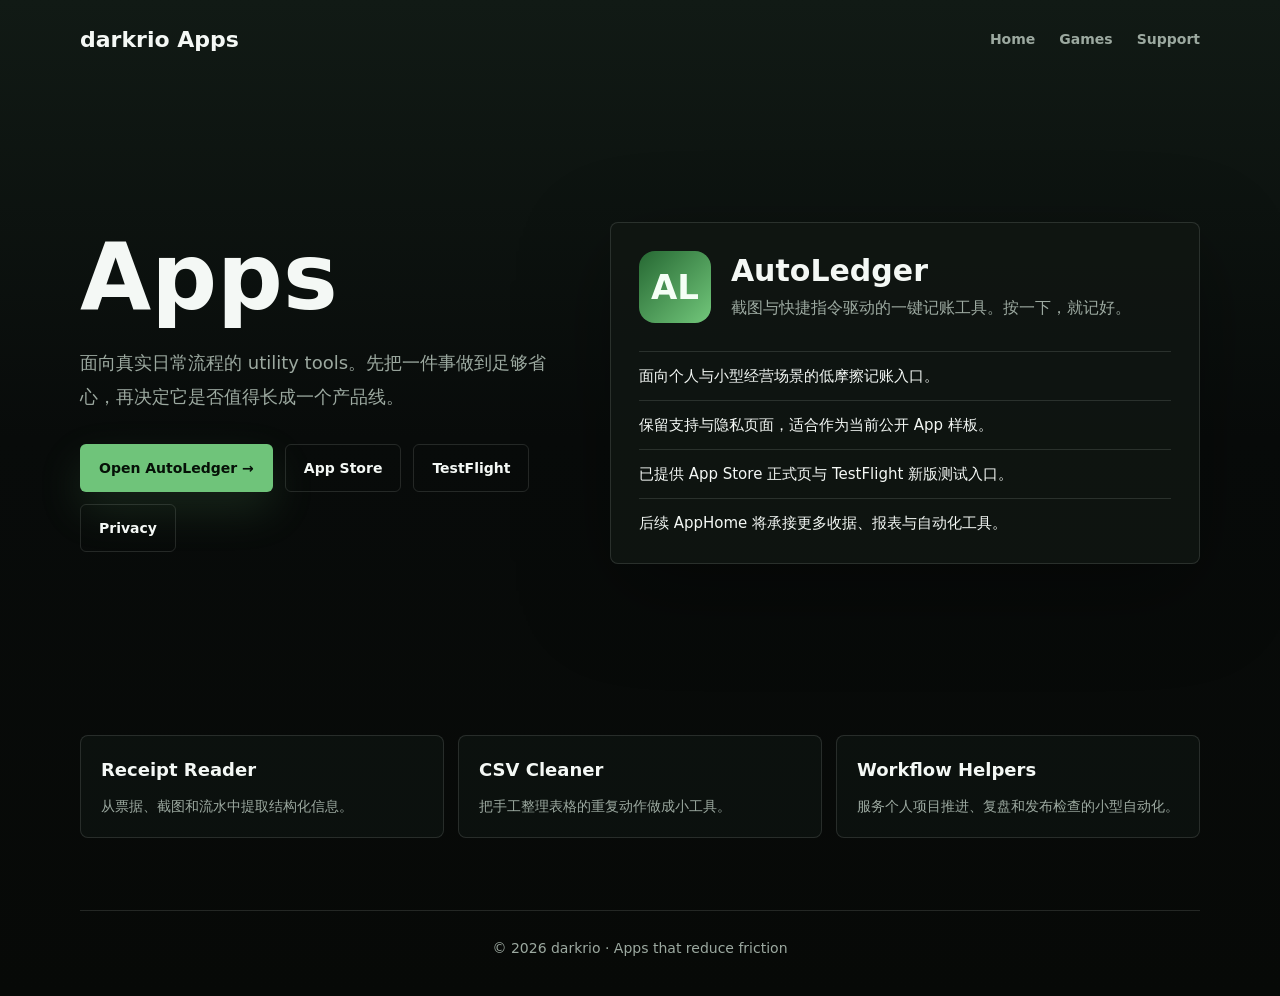
==== public/index.html @ 75eaeed6 "feat: refresh app home links" ====
<!DOCTYPE html>
<html lang="zh-CN">
<head>
  <meta charset="UTF-8" />
  <meta name="viewport" content="width=device-width, initial-scale=1.0" />
  <title>darkrio Apps · Utility tools</title>
  <meta name="description" content="darkrio 的应用产品入口：AutoLedger 与正在推进的实用工具。" />
  <meta name="theme-color" content="#080b0a" />
  <style>
    :root {
      --bg: #080b0a;
      --surface: #101713;
      --surface-2: #151f19;
      --line: rgba(240, 248, 242, 0.12);
      --text: #f4f8f5;
      --muted: #9ca9a0;
      --green: #6fc47a;
      --green-strong: #97e6a0;
      --amber: #f7b731;
      --shadow: 0 28px 90px rgba(0, 0, 0, 0.34);
    }

    * {
      box-sizing: border-box;
    }

    html {
      scroll-behavior: smooth;
    }

    body {
      margin: 0;
      min-height: 100vh;
      background: linear-gradient(180deg, #111a15 0%, var(--bg) 44%, #070907 100%);
      color: var(--text);
      font-family: Inter, ui-sans-serif, system-ui, -apple-system, BlinkMacSystemFont, "PingFang SC", "Microsoft YaHei", sans-serif;
      line-height: 1.6;
      -webkit-font-smoothing: antialiased;
    }

    a {
      color: inherit;
      text-decoration: none;
    }

    .shell {
      width: min(1120px, calc(100% - 32px));
      margin: 0 auto;
    }

    .nav {
      display: flex;
      align-items: center;
      justify-content: space-between;
      gap: 24px;
      padding: 22px 0 30px;
    }

    .brand {
      font-size: 22px;
      font-weight: 760;
    }

    .nav-links {
      display: flex;
      gap: 24px;
      color: var(--muted);
      font-size: 14px;
      font-weight: 650;
    }

    .nav-links a:hover {
      color: var(--text);
    }

    .hero {
      display: grid;
      min-height: 72vh;
      grid-template-columns: minmax(0, 0.82fr) minmax(360px, 1fr);
      align-items: center;
      gap: 46px;
      padding: 20px 0 56px;
    }

    h1 {
      margin: 0;
      font-size: clamp(48px, 8vw, 92px);
      line-height: 0.95;
      font-weight: 760;
      letter-spacing: 0;
    }

    .lead {
      max-width: 620px;
      margin: 24px 0 0;
      color: var(--muted);
      font-size: 18px;
      line-height: 1.9;
    }

    .actions {
      display: flex;
      flex-wrap: wrap;
      gap: 12px;
      margin-top: 30px;
    }

    .button {
      display: inline-flex;
      min-height: 48px;
      align-items: center;
      justify-content: center;
      border-radius: 6px;
      border: 1px solid var(--line);
      padding: 0 18px;
      color: var(--text);
      font-size: 14px;
      font-weight: 720;
    }

    .button.primary {
      border-color: transparent;
      background: var(--green);
      color: #061108;
      box-shadow: 0 18px 44px rgba(111, 196, 122, 0.15);
    }

    .panel {
      border: 1px solid var(--line);
      border-radius: 8px;
      background: rgba(16, 23, 19, 0.82);
      box-shadow: var(--shadow);
      overflow: hidden;
    }

    .app-card {
      padding: 28px;
    }

    .app-head {
      display: grid;
      grid-template-columns: 72px 1fr;
      gap: 20px;
      align-items: center;
    }

    .app-icon {
      display: grid;
      width: 72px;
      height: 72px;
      place-items: center;
      border-radius: 16px;
      background: linear-gradient(135deg, #266833, #72c77b);
      color: #f5fff6;
      font-size: 34px;
      font-weight: 820;
    }

    .app-card h2 {
      margin: 0;
      font-size: 30px;
      line-height: 1.1;
      letter-spacing: 0;
    }

    .app-card p {
      margin: 8px 0 0;
      color: var(--muted);
    }

    .feature-list {
      margin: 28px 0 0;
      padding: 0;
      list-style: none;
      display: grid;
      gap: 12px;
    }

    .feature-list li {
      border-top: 1px solid var(--line);
      padding-top: 12px;
      color: var(--text);
      font-size: 15px;
    }

    .more {
      display: grid;
      grid-template-columns: repeat(3, minmax(0, 1fr));
      gap: 14px;
      padding: 0 0 72px;
    }

    .mini {
      border: 1px solid var(--line);
      border-radius: 8px;
      background: rgba(16, 23, 19, 0.58);
      padding: 20px;
    }

    .mini h2 {
      margin: 0;
      font-size: 18px;
      letter-spacing: 0;
    }

    .mini p {
      margin: 10px 0 0;
      color: var(--muted);
      font-size: 14px;
    }

    footer {
      border-top: 1px solid var(--line);
      padding: 26px 0 36px;
      color: var(--muted);
      font-size: 14px;
      text-align: center;
    }

    @media (max-width: 860px) {
      .nav {
        align-items: flex-start;
        flex-direction: column;
      }

      .hero {
        min-height: auto;
        grid-template-columns: 1fr;
        padding-top: 12px;
      }

      .more {
        grid-template-columns: 1fr;
      }
    }
  </style>
</head>
<body>
  <nav class="shell nav" aria-label="Primary navigation">
    <a class="brand" href="/">darkrio Apps</a>
    <div class="nav-links">
      <a href="https://www.darkrio326.top">Home</a>
      <a href="https://game.darkrio326.top">Games</a>
      <a href="/autoledger/support.html">Support</a>
    </div>
  </nav>

  <main class="shell">
    <section class="hero">
      <div>
        <h1>Apps</h1>
        <p class="lead">
          面向真实日常流程的 utility tools。先把一件事做到足够省心，再决定它是否值得长成一个产品线。
        </p>
        <div class="actions">
          <a class="button primary" href="/autoledger/">Open AutoLedger →</a>
          <a class="button" href="https://apps.apple.com/us/app/autoledger-%E4%B8%80%E9%94%AE%E8%AE%B0%E8%B4%A6/id6761892533?l=zh-Hans-CN" target="_blank" rel="noopener noreferrer">App Store</a>
          <a class="button" href="https://testflight.apple.com/join/T3Wu6ngk" target="_blank" rel="noopener noreferrer">TestFlight</a>
          <a class="button" href="/autoledger/privacy/">Privacy</a>
        </div>
      </div>

      <article class="panel app-card">
        <div class="app-head">
          <div class="app-icon" aria-hidden="true">AL</div>
          <div>
            <h2>AutoLedger</h2>
            <p>截图与快捷指令驱动的一键记账工具。按一下，就记好。</p>
          </div>
        </div>
        <ul class="feature-list">
          <li>面向个人与小型经营场景的低摩擦记账入口。</li>
          <li>保留支持与隐私页面，适合作为当前公开 App 样板。</li>
          <li>已提供 App Store 正式页与 TestFlight 新版测试入口。</li>
          <li>后续 AppHome 将承接更多收据、报表与自动化工具。</li>
        </ul>
      </article>
    </section>

    <section class="more" aria-label="More app directions">
      <article class="mini">
        <h2>Receipt Reader</h2>
        <p>从票据、截图和流水中提取结构化信息。</p>
      </article>
      <article class="mini">
        <h2>CSV Cleaner</h2>
        <p>把手工整理表格的重复动作做成小工具。</p>
      </article>
      <article class="mini">
        <h2>Workflow Helpers</h2>
        <p>服务个人项目推进、复盘和发布检查的小型自动化。</p>
      </article>
    </section>
  </main>

  <footer class="shell">© 2026 darkrio · Apps that reduce friction</footer>
</body>
</html>
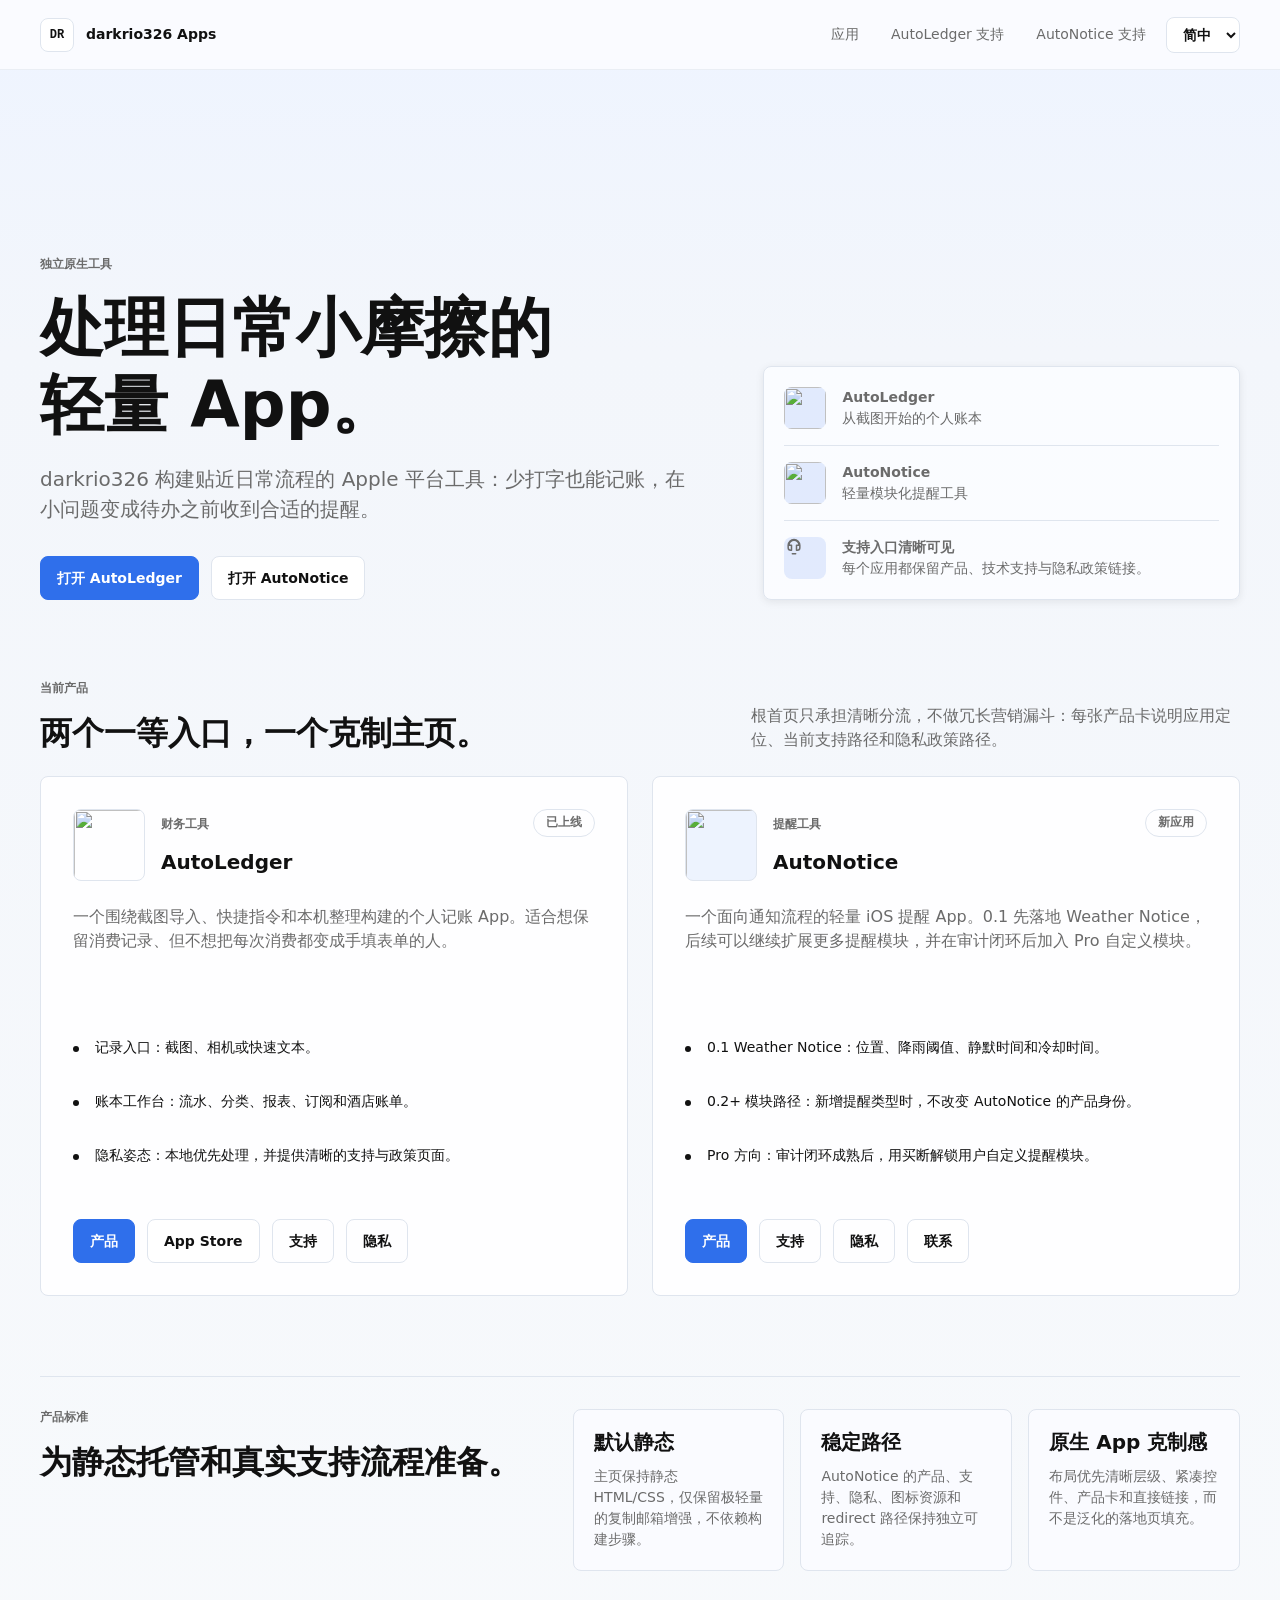
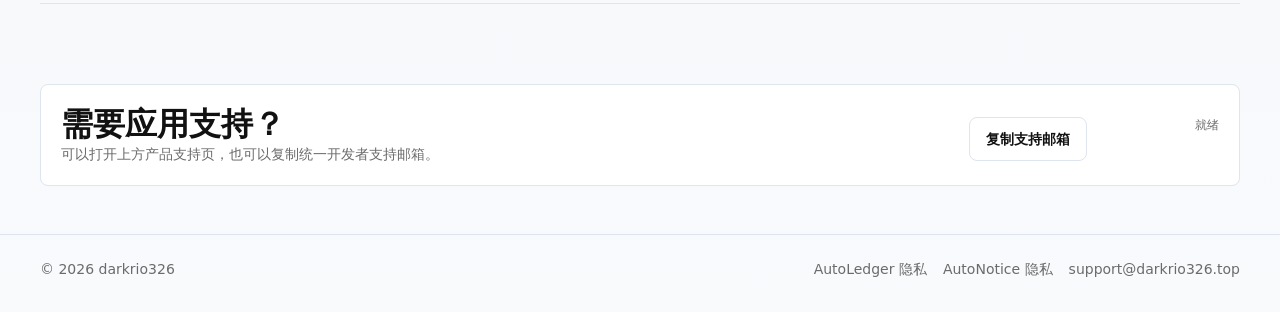
==== commit 1b94ba83: "Add AutoNotice site and app hub" ====
--- a/public/index.html
+++ b/public/index.html
@@ -1,23 +1,72 @@
 <!DOCTYPE html>
-<html lang="zh-CN">
+<html lang="zh-Hans">
 <head>
   <meta charset="UTF-8" />
   <meta name="viewport" content="width=device-width, initial-scale=1.0" />
-  <title>darkrio Apps · Utility tools</title>
-  <meta name="description" content="darkrio 的应用产品入口：AutoLedger 与正在推进的实用工具。" />
-  <meta name="theme-color" content="#080b0a" />
+  <title>darkrio326 Apps · AutoLedger 与 AutoNotice</title>
+  <meta name="description" content="darkrio326 Apps 的轻量产品入口，包含 AutoLedger 与 AutoNotice 的产品、技术支持和隐私政策链接。" />
+  <meta name="theme-color" content="#fafafa" />
   <style>
     :root {
-      --bg: #080b0a;
-      --surface: #101713;
-      --surface-2: #151f19;
-      --line: rgba(240, 248, 242, 0.12);
-      --text: #f4f8f5;
-      --muted: #9ca9a0;
-      --green: #6fc47a;
-      --green-strong: #97e6a0;
-      --amber: #f7b731;
-      --shadow: 0 28px 90px rgba(0, 0, 0, 0.34);
+      --bg: #f3f6fb;
+      --surface: #ffffff;
+      --surface-warm: #fbfcff;
+      --fg: #111111;
+      --fg-2: var(--fg);
+      --muted: #6b6b6b;
+      --meta: var(--muted);
+      --border: #dfe5ee;
+      --border-soft: var(--border);
+      --accent: #2f6feb;
+      --notice-soft: #eaf2ff;
+      --ledger-soft: #edf8ef;
+      --accent-on: #ffffff;
+      --accent-hover: color-mix(in oklab, var(--accent), black 8%);
+      --accent-active: color-mix(in oklab, var(--accent), black 14%);
+      --success: #17a34a;
+      --warn: #eab308;
+      --danger: #dc2626;
+      --font-display: "Inter", -apple-system, system-ui, sans-serif;
+      --font-body: "Inter", -apple-system, system-ui, sans-serif;
+      --font-mono: ui-monospace, "JetBrains Mono", monospace;
+      --text-xs: 12px;
+      --text-sm: 14px;
+      --text-base: 16px;
+      --text-lg: 20px;
+      --text-xl: 24px;
+      --text-2xl: 32px;
+      --text-3xl: 48px;
+      --text-4xl: 64px;
+      --leading-body: 1.5;
+      --leading-tight: 1.2;
+      --tracking-display: 0;
+      --space-1: 4px;
+      --space-2: 8px;
+      --space-3: 12px;
+      --space-4: 16px;
+      --space-5: 20px;
+      --space-6: 24px;
+      --space-8: 32px;
+      --space-12: 48px;
+      --space-20: 80px;
+      --section-y-desktop: 80px;
+      --section-y-tablet: 48px;
+      --section-y-phone: 32px;
+      --radius-sm: 8px;
+      --radius-md: 8px;
+      --radius-lg: 8px;
+      --radius-pill: 9999px;
+      --elev-flat: none;
+      --elev-ring: 0 0 0 1px var(--border);
+      --elev-raised: 0 2px 8px color-mix(in oklab, var(--fg), transparent 92%);
+      --focus-ring: 0 0 0 3px color-mix(in oklab, var(--accent), transparent 70%);
+      --motion-fast: 150ms;
+      --motion-base: 200ms;
+      --ease-standard: cubic-bezier(0.2, 0, 0, 1);
+      --container-max: 1200px;
+      --container-gutter-desktop: 24px;
+      --container-gutter-tablet: 16px;
+      --container-gutter-phone: 12px;
     }
 
     * {
@@ -25,16 +74,19 @@
     }
 
     html {
-      scroll-behavior: smooth;
+      background: var(--bg);
+      color: var(--fg);
+      font-family: var(--font-body);
+      line-height: var(--leading-body);
+      text-size-adjust: 100%;
     }
 
     body {
       margin: 0;
       min-height: 100vh;
-      background: linear-gradient(180deg, #111a15 0%, var(--bg) 44%, #070907 100%);
-      color: var(--text);
-      font-family: Inter, ui-sans-serif, system-ui, -apple-system, BlinkMacSystemFont, "PingFang SC", "Microsoft YaHei", sans-serif;
-      line-height: 1.6;
+      background:
+        linear-gradient(180deg, #eef4ff 0%, var(--bg) 22rem, #f8fafc 100%);
+      color: var(--fg);
       -webkit-font-smoothing: antialiased;
     }
 
@@ -43,256 +95,833 @@
       text-decoration: none;
     }
 
-    .shell {
-      width: min(1120px, calc(100% - 32px));
+    a:focus-visible,
+    button:focus-visible {
+      box-shadow: var(--focus-ring);
+      outline: none;
+    }
+
+    button {
+      font: inherit;
+    }
+
+    img {
+      display: block;
+      max-width: 100%;
+    }
+
+    .container {
+      width: min(var(--container-max), calc(100% - (var(--container-gutter-desktop) * 2)));
       margin: 0 auto;
+    }
+
+    .site-header {
+      position: sticky;
+      top: 0;
+      z-index: 10;
+      border-bottom: 1px solid color-mix(in oklab, var(--border), transparent 38%);
+      background: color-mix(in oklab, var(--surface-warm), transparent 10%);
+      backdrop-filter: blur(18px);
     }
 
     .nav {
       display: flex;
       align-items: center;
       justify-content: space-between;
-      gap: 24px;
-      padding: 22px 0 30px;
+      gap: var(--space-5);
+      padding: var(--space-4) 0;
     }
 
     .brand {
-      font-size: 22px;
-      font-weight: 760;
+      display: inline-flex;
+      align-items: center;
+      gap: var(--space-3);
+      font-size: var(--text-sm);
+      font-weight: 600;
+      letter-spacing: 0;
+    }
+
+    .brand-mark {
+      display: grid;
+      width: 34px;
+      height: 34px;
+      place-items: center;
+      border: 1px solid var(--border);
+      border-radius: var(--radius-sm);
+      background: var(--surface);
+      color: var(--fg);
+      font-family: var(--font-mono);
+      font-size: var(--text-xs);
+      font-weight: 700;
+      letter-spacing: 0;
     }
 
     .nav-links {
       display: flex;
-      gap: 24px;
-      color: var(--muted);
-      font-size: 14px;
-      font-weight: 650;
-    }
-
-    .nav-links a:hover {
-      color: var(--text);
+      align-items: center;
+      gap: var(--space-2);
+      color: var(--muted);
+      font-size: var(--text-sm);
+      font-weight: 500;
+    }
+
+    .locale-switch {
+      border: 1px solid var(--border);
+      border-radius: var(--radius-sm);
+      background: var(--surface);
+      color: var(--fg);
+      padding: var(--space-2) var(--space-3);
+      font: inherit;
+      font-size: var(--text-sm);
+      font-weight: 600;
+    }
+
+    .nav-link {
+      border-radius: var(--radius-sm);
+      padding: var(--space-2) var(--space-3);
+      transition:
+        background var(--motion-fast) var(--ease-standard),
+        color var(--motion-fast) var(--ease-standard);
+    }
+
+    .nav-link:hover {
+      background: color-mix(in oklab, var(--surface), transparent 24%);
+      color: var(--fg);
+    }
+
+    main {
+      display: grid;
+      gap: var(--space-20);
+      padding: var(--section-y-desktop) 0 var(--space-12);
     }
 
     .hero {
-      display: grid;
-      min-height: 72vh;
-      grid-template-columns: minmax(0, 0.82fr) minmax(360px, 1fr);
-      align-items: center;
-      gap: 46px;
-      padding: 20px 0 56px;
+      position: relative;
+      display: grid;
+      grid-template-columns: minmax(0, 0.95fr) minmax(360px, 0.7fr);
+      align-items: end;
+      gap: clamp(var(--space-8), 6vw, var(--space-20));
+      min-height: 50vh;
+    }
+
+    .hero::before {
+      position: absolute;
+      inset: -32px -24px;
+      z-index: -1;
+      border: 1px solid color-mix(in oklab, var(--border), transparent 48%);
+      border-radius: var(--radius-lg);
+      background:
+        linear-gradient(135deg, color-mix(in oklab, var(--notice-soft), white 22%), transparent 64%),
+        var(--surface-warm);
+      content: "";
+    }
+
+    .eyebrow {
+      margin: 0 0 var(--space-4);
+      color: var(--muted);
+      font-family: var(--font-mono);
+      font-size: var(--text-xs);
+      font-weight: 700;
+      letter-spacing: 0;
+      text-transform: uppercase;
+    }
+
+    h1,
+    h2,
+    h3 {
+      margin: 0;
+      font-family: var(--font-display);
+      font-weight: 600;
+      letter-spacing: var(--tracking-display);
+      line-height: var(--leading-tight);
     }
 
     h1 {
+      max-width: 12ch;
+      font-size: var(--text-4xl);
+    }
+
+    h2 {
+      font-size: var(--text-2xl);
+    }
+
+    h3 {
+      font-size: var(--text-lg);
+    }
+
+    p {
       margin: 0;
-      font-size: clamp(48px, 8vw, 92px);
-      line-height: 0.95;
-      font-weight: 760;
-      letter-spacing: 0;
     }
 
     .lead {
-      max-width: 620px;
-      margin: 24px 0 0;
-      color: var(--muted);
-      font-size: 18px;
-      line-height: 1.9;
-    }
-
-    .actions {
+      max-width: 62ch;
+      margin-top: var(--space-5);
+      color: var(--muted);
+      font-size: var(--text-lg);
+    }
+
+    .hero-actions {
       display: flex;
       flex-wrap: wrap;
-      gap: 12px;
-      margin-top: 30px;
+      gap: var(--space-3);
+      margin-top: var(--space-8);
     }
 
     .button {
       display: inline-flex;
-      min-height: 48px;
+      min-height: 44px;
       align-items: center;
       justify-content: center;
-      border-radius: 6px;
-      border: 1px solid var(--line);
-      padding: 0 18px;
-      color: var(--text);
-      font-size: 14px;
-      font-weight: 720;
-    }
-
-    .button.primary {
-      border-color: transparent;
-      background: var(--green);
-      color: #061108;
-      box-shadow: 0 18px 44px rgba(111, 196, 122, 0.15);
-    }
-
-    .panel {
-      border: 1px solid var(--line);
-      border-radius: 8px;
-      background: rgba(16, 23, 19, 0.82);
-      box-shadow: var(--shadow);
-      overflow: hidden;
+      gap: var(--space-2);
+      border: 1px solid var(--border);
+      border-radius: var(--radius-sm);
+      background: var(--surface);
+      color: var(--fg);
+      cursor: pointer;
+      font-size: var(--text-sm);
+      font-weight: 600;
+      letter-spacing: 0;
+      padding: var(--space-2) var(--space-4);
+      transition:
+        background var(--motion-fast) var(--ease-standard),
+        border-color var(--motion-fast) var(--ease-standard),
+        color var(--motion-fast) var(--ease-standard),
+        transform var(--motion-fast) var(--ease-standard);
+      white-space: nowrap;
+    }
+
+    .button:hover {
+      border-color: color-mix(in oklab, var(--fg), var(--border) 78%);
+      transform: translateY(-1px);
+    }
+
+    .button:active {
+      transform: translateY(0);
+    }
+
+    .button-primary {
+      border-color: var(--accent);
+      background: var(--accent);
+      color: var(--accent-on);
+    }
+
+    .button-primary:hover {
+      border-color: var(--accent-hover);
+      background: var(--accent-hover);
+    }
+
+    .button-quiet {
+      background: transparent;
+    }
+
+    .hub-panel {
+      display: grid;
+      gap: var(--space-4);
+      border: 1px solid var(--border);
+      border-radius: var(--radius-md);
+      background: color-mix(in oklab, var(--surface-warm), transparent 4%);
+      box-shadow: var(--elev-raised);
+      padding: var(--space-5);
+    }
+
+    .hub-panel-row {
+      display: grid;
+      grid-template-columns: 42px minmax(0, 1fr);
+      gap: var(--space-4);
+      align-items: center;
+      border-bottom: 1px solid var(--border-soft);
+      padding-bottom: var(--space-4);
+    }
+
+    .hub-panel-row:last-child {
+      border-bottom: 0;
+      padding-bottom: 0;
+    }
+
+    .mini-icon {
+      display: grid;
+      width: 42px;
+      height: 42px;
+      place-items: center;
+      border-radius: var(--radius-sm);
+      background: color-mix(in oklab, var(--accent), transparent 88%);
+      color: var(--accent);
+    }
+
+    .mini-icon img {
+      width: 100%;
+      height: 100%;
+      border-radius: var(--radius-sm);
+    }
+
+    .hub-panel strong {
+      display: block;
+      font-size: var(--text-sm);
+      font-weight: 600;
+    }
+
+    .hub-panel span {
+      display: block;
+      color: var(--muted);
+      font-size: var(--text-sm);
+    }
+
+    .section-heading {
+      display: flex;
+      align-items: end;
+      justify-content: space-between;
+      gap: var(--space-6);
+      margin-bottom: var(--space-6);
+    }
+
+    .section-heading p {
+      max-width: 48ch;
+      color: var(--muted);
+    }
+
+    .app-grid {
+      display: grid;
+      grid-template-columns: repeat(2, minmax(0, 1fr));
+      gap: var(--space-6);
     }
 
     .app-card {
-      padding: 28px;
-    }
-
-    .app-head {
-      display: grid;
-      grid-template-columns: 72px 1fr;
-      gap: 20px;
+      display: grid;
+      grid-template-rows: auto 1fr auto;
+      gap: var(--space-6);
+      min-height: 520px;
+      border: 1px solid var(--border);
+      border-radius: var(--radius-md);
+      background: color-mix(in oklab, var(--surface), var(--surface-warm) 28%);
+      padding: clamp(var(--space-5), 4vw, var(--space-8));
+    }
+
+    .app-card-header {
+      display: flex;
+      align-items: flex-start;
+      justify-content: space-between;
+      gap: var(--space-4);
+    }
+
+    .app-title {
+      display: flex;
       align-items: center;
+      gap: var(--space-4);
     }
 
     .app-icon {
-      display: grid;
+      position: relative;
+      display: grid;
+      flex: 0 0 auto;
       width: 72px;
       height: 72px;
       place-items: center;
-      border-radius: 16px;
-      background: linear-gradient(135deg, #266833, #72c77b);
-      color: #f5fff6;
-      font-size: 34px;
-      font-weight: 820;
-    }
-
-    .app-card h2 {
+      border: 1px solid var(--border);
+      border-radius: var(--radius-lg);
+      background: color-mix(in oklab, var(--success), transparent 88%);
+      color: var(--success);
+      overflow: hidden;
+    }
+
+    .app-icon-ledger {
+      background: transparent;
+      color: var(--success);
+    }
+
+    .app-icon-notice {
+      background: color-mix(in oklab, var(--accent), transparent 92%);
+      color: var(--accent);
+    }
+
+    .app-icon img {
+      width: 72px;
+      height: 72px;
+      object-fit: cover;
+    }
+
+    .app-icon-notice img {
+      width: 72px;
+      height: 72px;
+      object-fit: cover;
+    }
+
+    .tag {
+      display: inline-flex;
+      align-items: center;
+      justify-content: center;
+      border: 1px solid var(--border);
+      border-radius: var(--radius-pill);
+      color: var(--muted);
+      font-family: var(--font-mono);
+      font-size: var(--text-xs);
+      font-weight: 700;
+      letter-spacing: 0;
+      padding: var(--space-1) var(--space-3);
+      text-transform: uppercase;
+      white-space: nowrap;
+    }
+
+    .app-copy {
+      display: grid;
+      gap: var(--space-5);
+    }
+
+    .app-copy p {
+      color: var(--muted);
+      font-size: var(--text-base);
+    }
+
+    .module-list {
+      display: grid;
+      gap: var(--space-3);
       margin: 0;
-      font-size: 30px;
-      line-height: 1.1;
-      letter-spacing: 0;
-    }
-
-    .app-card p {
-      margin: 8px 0 0;
-      color: var(--muted);
-    }
-
-    .feature-list {
-      margin: 28px 0 0;
       padding: 0;
       list-style: none;
-      display: grid;
-      gap: 12px;
-    }
-
-    .feature-list li {
-      border-top: 1px solid var(--line);
-      padding-top: 12px;
-      color: var(--text);
-      font-size: 15px;
-    }
-
-    .more {
+    }
+
+    .module-list li {
+      display: grid;
+      grid-template-columns: 10px minmax(0, 1fr);
+      gap: var(--space-3);
+      align-items: baseline;
+      color: var(--fg);
+      font-size: var(--text-sm);
+    }
+
+    .module-list li::before {
+      width: 6px;
+      height: 6px;
+      border-radius: var(--radius-pill);
+      background: var(--fg);
+      content: "";
+    }
+
+    .app-actions {
+      display: flex;
+      flex-wrap: wrap;
+      gap: var(--space-3);
+      padding-top: var(--space-2);
+    }
+
+    .standards {
+      display: grid;
+      grid-template-columns: 0.75fr 1fr;
+      gap: var(--space-8);
+      align-items: start;
+      border-top: 1px solid var(--border);
+      border-bottom: 1px solid var(--border);
+      padding: var(--space-8) 0;
+    }
+
+    .standards-grid {
       display: grid;
       grid-template-columns: repeat(3, minmax(0, 1fr));
-      gap: 14px;
-      padding: 0 0 72px;
-    }
-
-    .mini {
-      border: 1px solid var(--line);
-      border-radius: 8px;
-      background: rgba(16, 23, 19, 0.58);
-      padding: 20px;
-    }
-
-    .mini h2 {
-      margin: 0;
-      font-size: 18px;
-      letter-spacing: 0;
-    }
-
-    .mini p {
-      margin: 10px 0 0;
-      color: var(--muted);
-      font-size: 14px;
-    }
-
-    footer {
-      border-top: 1px solid var(--line);
-      padding: 26px 0 36px;
-      color: var(--muted);
-      font-size: 14px;
-      text-align: center;
-    }
-
-    @media (max-width: 860px) {
-      .nav {
+      gap: var(--space-4);
+    }
+
+    .standard-card {
+      border: 1px solid var(--border);
+      border-radius: var(--radius-md);
+      background: color-mix(in oklab, var(--surface-warm), transparent 10%);
+      padding: var(--space-5);
+    }
+
+    .standard-card h3 {
+      margin-bottom: var(--space-3);
+    }
+
+    .standard-card p {
+      color: var(--muted);
+      font-size: var(--text-sm);
+    }
+
+    .support-strip {
+      display: flex;
+      align-items: center;
+      justify-content: space-between;
+      gap: var(--space-5);
+      border: 1px solid var(--border);
+      border-radius: var(--radius-md);
+      background: var(--surface);
+      padding: var(--space-5);
+    }
+
+    .support-strip p {
+      color: var(--muted);
+      font-size: var(--text-sm);
+    }
+
+    .copy-status {
+      min-width: 7.5rem;
+      color: var(--muted);
+      font-family: var(--font-mono);
+      font-size: var(--text-xs);
+      text-align: right;
+    }
+
+    .site-footer {
+      border-top: 1px solid var(--border);
+      color: var(--muted);
+      font-size: var(--text-sm);
+      padding: var(--space-6) 0 var(--space-8);
+    }
+
+    .footer-row {
+      display: flex;
+      align-items: center;
+      justify-content: space-between;
+      gap: var(--space-4);
+    }
+
+    .footer-links {
+      display: flex;
+      flex-wrap: wrap;
+      gap: var(--space-4);
+    }
+
+    .footer-links a:hover {
+      color: var(--fg);
+    }
+
+    @media (max-width: 1023px) {
+      .container {
+        width: min(var(--container-max), calc(100% - (var(--container-gutter-tablet) * 2)));
+      }
+
+      main {
+        gap: var(--section-y-tablet);
+        padding: var(--section-y-tablet) 0 var(--space-12);
+      }
+
+      .hero,
+      .standards {
+        grid-template-columns: 1fr;
+      }
+
+      .hero {
+        min-height: auto;
+      }
+
+      .app-grid {
+        grid-template-columns: 1fr;
+      }
+
+      .app-card {
+        min-height: auto;
+      }
+    }
+
+    @media (max-width: 639px) {
+      .container {
+        width: min(var(--container-max), calc(100% - (var(--container-gutter-phone) * 2)));
+      }
+
+      .site-header {
+        position: static;
+      }
+
+      .nav,
+      .section-heading,
+      .support-strip,
+      .footer-row {
         align-items: flex-start;
         flex-direction: column;
       }
 
-      .hero {
-        min-height: auto;
+      .nav-links {
+        width: 100%;
+        flex-wrap: wrap;
+      }
+
+      main {
+        gap: var(--section-y-phone);
+        padding: var(--section-y-phone) 0 var(--space-8);
+      }
+
+      h1 {
+        max-width: none;
+        font-size: var(--text-3xl);
+      }
+
+      h2 {
+        font-size: var(--text-xl);
+      }
+
+      .lead {
+        font-size: var(--text-base);
+      }
+
+      .hero-actions,
+      .app-actions {
+        width: 100%;
+      }
+
+      .button {
+        width: 100%;
+      }
+
+      .hub-panel,
+      .app-card,
+      .support-strip {
+        padding: var(--space-4);
+      }
+
+      .app-card-header,
+      .app-title {
+        align-items: flex-start;
+        flex-direction: column;
+      }
+
+      .tag {
+        white-space: normal;
+      }
+
+      .standards-grid {
         grid-template-columns: 1fr;
-        padding-top: 12px;
-      }
-
-      .more {
-        grid-template-columns: 1fr;
+      }
+
+      .copy-status {
+        min-width: 0;
+        text-align: left;
+      }
+    }
+
+    @media (prefers-reduced-motion: reduce) {
+      *,
+      *::before,
+      *::after {
+        scroll-behavior: auto !important;
+        transition-duration: 0.01ms !important;
       }
     }
   </style>
 </head>
 <body>
-  <nav class="shell nav" aria-label="Primary navigation">
-    <a class="brand" href="/">darkrio Apps</a>
-    <div class="nav-links">
-      <a href="https://www.darkrio326.top">Home</a>
-      <a href="https://game.darkrio326.top">Games</a>
-      <a href="/autoledger/support.html">Support</a>
-    </div>
-  </nav>
-
-  <main class="shell">
-    <section class="hero">
-      <div>
-        <h1>Apps</h1>
-        <p class="lead">
-          面向真实日常流程的 utility tools。先把一件事做到足够省心，再决定它是否值得长成一个产品线。
+  <header class="site-header" data-od-id="site-header">
+    <nav class="container nav" aria-label="Primary navigation" data-od-id="primary-navigation">
+      <a class="brand" href="/" data-od-id="brand-home-link">
+        <span class="brand-mark" aria-hidden="true">DR</span>
+        <span>darkrio326 Apps</span>
+      </a>
+      <div class="nav-links" data-od-id="header-links">
+        <a class="nav-link" href="#apps" data-i18n="nav.apps" data-od-id="nav-apps">应用</a>
+        <a class="nav-link" href="https://getautoledger.app/support" data-i18n="nav.autoledgerSupport" data-od-id="nav-autoledger-support">AutoLedger 支持</a>
+        <a class="nav-link" href="/autonotice/support/" data-i18n="nav.autonoticeSupport" data-od-id="nav-autonotice-support">AutoNotice 支持</a>
+        <select class="locale-switch" data-locale-select aria-label="Language">
+          <option value="zh-Hans">简中</option>
+          <option value="en">EN</option>
+        </select>
+      </div>
+    </nav>
+  </header>
+
+  <main class="container" data-od-id="main-content">
+    <section class="hero" data-od-id="hero">
+      <div data-od-id="hero-copy">
+        <p class="eyebrow" data-i18n="home.eyebrow" data-od-id="hero-eyebrow">独立原生工具</p>
+        <h1 data-i18n="home.heroTitle" data-od-id="hero-title">处理日常小摩擦的轻量 App。</h1>
+        <p class="lead" data-i18n="home.heroLead" data-od-id="hero-lead">
+          darkrio326 构建贴近日常流程的 Apple 平台工具：少打字也能记账，在小问题变成待办之前收到合适的提醒。
         </p>
-        <div class="actions">
-          <a class="button primary" href="/autoledger/">Open AutoLedger →</a>
-          <a class="button" href="https://apps.apple.com/us/app/autoledger-%E4%B8%80%E9%94%AE%E8%AE%B0%E8%B4%A6/id6761892533?l=zh-Hans-CN" target="_blank" rel="noopener noreferrer">App Store</a>
-          <a class="button" href="https://testflight.apple.com/join/T3Wu6ngk" target="_blank" rel="noopener noreferrer">TestFlight</a>
-          <a class="button" href="/autoledger/privacy/">Privacy</a>
+        <div class="hero-actions" data-od-id="hero-actions">
+          <a class="button button-primary" href="https://getautoledger.app/" data-i18n="action.openAutoLedger" data-od-id="hero-autoledger-link">打开 AutoLedger</a>
+          <a class="button" href="/autonotice/" data-i18n="action.openAutoNotice" data-od-id="hero-autonotice-link">打开 AutoNotice</a>
         </div>
       </div>
 
-      <article class="panel app-card">
-        <div class="app-head">
-          <div class="app-icon" aria-hidden="true">AL</div>
-          <div>
-            <h2>AutoLedger</h2>
-            <p>截图与快捷指令驱动的一键记账工具。按一下，就记好。</p>
+      <aside class="hub-panel" aria-label="Product snapshot" data-od-id="product-snapshot">
+        <a class="hub-panel-row" href="https://getautoledger.app/" data-od-id="snapshot-autoledger">
+          <span class="mini-icon" aria-hidden="true">
+            <img src="/assets/autoledger-icon.png" alt="" />
+          </span>
+          <span>
+            <strong>AutoLedger</strong>
+            <span data-i18n="home.snapshotAutoLedger">从截图开始的个人账本</span>
+          </span>
+        </a>
+        <a class="hub-panel-row" href="/autonotice/" data-od-id="snapshot-autonotice">
+          <span class="mini-icon" aria-hidden="true">
+            <img src="/autonotice/assets/icon.png" alt="" />
+          </span>
+          <span>
+            <strong>AutoNotice</strong>
+            <span data-i18n="home.snapshotAutoNotice">轻量模块化提醒工具</span>
+          </span>
+        </a>
+        <div class="hub-panel-row" data-od-id="snapshot-support">
+          <span class="mini-icon" aria-hidden="true">
+            <svg width="20" height="20" viewBox="0 0 24 24" fill="none">
+              <path d="M12 3a7 7 0 0 0-7 7v3a3 3 0 0 0 3 3h1v-6H6a6 6 0 1 1 12 0h-3v6h1a3 3 0 0 0 3-3v-3a7 7 0 0 0-7-7Z" stroke="currentColor" stroke-width="1.8" stroke-linejoin="round"/>
+              <path d="M10 20h4" stroke="currentColor" stroke-width="1.8" stroke-linecap="round"/>
+            </svg>
+          </span>
+          <span>
+            <strong data-i18n="home.snapshotSupportTitle">支持入口清晰可见</strong>
+            <span data-i18n="home.snapshotSupportBody">每个应用都保留产品、技术支持与隐私政策链接。</span>
+          </span>
+        </div>
+      </aside>
+    </section>
+
+    <section id="apps" data-od-id="apps-section">
+      <div class="section-heading" data-od-id="apps-heading">
+        <div>
+          <p class="eyebrow" data-i18n="home.appsEyebrow" data-od-id="apps-eyebrow">当前产品</p>
+          <h2 data-i18n="home.appsTitle" data-od-id="apps-title">两个一等入口，一个克制主页。</h2>
+        </div>
+        <p data-i18n="home.appsIntro" data-od-id="apps-intro">
+          根首页只承担清晰分流，不做冗长营销漏斗：每张产品卡说明应用定位、当前支持路径和隐私政策路径。
+        </p>
+      </div>
+
+      <div class="app-grid" data-od-id="app-grid">
+        <article class="app-card" data-od-id="autoledger-card">
+          <div class="app-card-header" data-od-id="autoledger-card-header">
+            <div class="app-title" data-od-id="autoledger-title-group">
+              <div class="app-icon app-icon-ledger" aria-hidden="true">
+                <img src="/assets/autoledger-icon.png" alt="" />
+              </div>
+              <div>
+                <p class="eyebrow" data-i18n="home.autoledgerCategory" data-od-id="autoledger-category">财务工具</p>
+                <h3 data-od-id="autoledger-title">AutoLedger</h3>
+              </div>
+            </div>
+            <span class="tag" data-i18n="home.autoledgerStatus" data-od-id="autoledger-status">已上线</span>
           </div>
-        </div>
-        <ul class="feature-list">
-          <li>面向个人与小型经营场景的低摩擦记账入口。</li>
-          <li>保留支持与隐私页面，适合作为当前公开 App 样板。</li>
-          <li>已提供 App Store 正式页与 TestFlight 新版测试入口。</li>
-          <li>后续 AppHome 将承接更多收据、报表与自动化工具。</li>
-        </ul>
-      </article>
+
+          <div class="app-copy" data-od-id="autoledger-copy">
+            <p data-i18n="home.autoledgerDesc" data-od-id="autoledger-description">
+              一个围绕截图导入、快捷指令和本机整理构建的个人记账 App。适合想保留消费记录、但不想把每次消费都变成手填表单的人。
+            </p>
+            <ul class="module-list" data-od-id="autoledger-modules">
+              <li data-i18n="home.autoledgerPoint1">记录入口：截图、相机或快速文本。</li>
+              <li data-i18n="home.autoledgerPoint2">账本工作台：流水、分类、报表、订阅和酒店账单。</li>
+              <li data-i18n="home.autoledgerPoint3">隐私姿态：本地优先处理，并提供清晰的支持与政策页面。</li>
+            </ul>
+          </div>
+
+          <div class="app-actions" data-od-id="autoledger-actions">
+            <a class="button button-primary" href="https://getautoledger.app/" data-i18n="action.product" data-od-id="autoledger-product-link">产品</a>
+            <a class="button" href="https://apps.apple.com/us/app/autoledger-%E4%B8%80%E9%94%AE%E8%AE%B0%E8%B4%A6/id6761892533?l=zh-Hans-CN" target="_blank" rel="noopener noreferrer" data-od-id="autoledger-appstore-link">App Store</a>
+            <a class="button button-quiet" href="https://getautoledger.app/support" data-i18n="action.support" data-od-id="autoledger-support-link">支持</a>
+            <a class="button button-quiet" href="https://getautoledger.app/privacy/" data-i18n="action.privacy" data-od-id="autoledger-privacy-link">隐私</a>
+          </div>
+        </article>
+
+        <article class="app-card" data-od-id="autonotice-card">
+          <div class="app-card-header" data-od-id="autonotice-card-header">
+            <div class="app-title" data-od-id="autonotice-title-group">
+              <div class="app-icon app-icon-notice" aria-hidden="true">
+                <img src="/autonotice/assets/icon.png" alt="" />
+              </div>
+              <div>
+                <p class="eyebrow" data-i18n="home.autonoticeCategory" data-od-id="autonotice-category">提醒工具</p>
+                <h3 data-od-id="autonotice-title">AutoNotice</h3>
+              </div>
+            </div>
+            <span class="tag" data-i18n="home.autonoticeStatus" data-od-id="autonotice-status">新应用</span>
+          </div>
+
+          <div class="app-copy" data-od-id="autonotice-copy">
+            <p data-i18n="home.autonoticeDesc" data-od-id="autonotice-description">
+              一个面向通知流程的轻量 iOS 提醒 App。0.1 先落地 Weather Notice，后续可以继续扩展更多提醒模块，并在审计闭环后加入 Pro 自定义模块。
+            </p>
+            <ul class="module-list" data-od-id="autonotice-modules">
+              <li data-i18n="home.autonoticePoint1">0.1 Weather Notice：位置、降雨阈值、静默时间和冷却时间。</li>
+              <li data-i18n="home.autonoticePoint2">0.2+ 模块路径：新增提醒类型时，不改变 AutoNotice 的产品身份。</li>
+              <li data-i18n="home.autonoticePoint3">Pro 方向：审计闭环成熟后，用买断解锁用户自定义提醒模块。</li>
+            </ul>
+          </div>
+
+          <div class="app-actions" data-od-id="autonotice-actions">
+            <a class="button button-primary" href="/autonotice/" data-i18n="action.product" data-od-id="autonotice-product-link">产品</a>
+            <a class="button button-quiet" href="/autonotice/support/" data-i18n="action.support" data-od-id="autonotice-support-link">支持</a>
+            <a class="button button-quiet" href="/autonotice/privacy/" data-i18n="action.privacy" data-od-id="autonotice-privacy-link">隐私</a>
+            <a class="button" href="mailto:support@darkrio326.top" data-i18n="action.contact" data-od-id="autonotice-contact-link">联系</a>
+          </div>
+        </article>
+      </div>
     </section>
 
-    <section class="more" aria-label="More app directions">
-      <article class="mini">
-        <h2>Receipt Reader</h2>
-        <p>从票据、截图和流水中提取结构化信息。</p>
-      </article>
-      <article class="mini">
-        <h2>CSV Cleaner</h2>
-        <p>把手工整理表格的重复动作做成小工具。</p>
-      </article>
-      <article class="mini">
-        <h2>Workflow Helpers</h2>
-        <p>服务个人项目推进、复盘和发布检查的小型自动化。</p>
-      </article>
+    <section class="standards" data-od-id="standards-section">
+      <div data-od-id="standards-copy">
+        <p class="eyebrow" data-i18n="home.standardsEyebrow" data-od-id="standards-eyebrow">产品标准</p>
+        <h2 data-i18n="home.standardsTitle" data-od-id="standards-title">为静态托管和真实支持流程准备。</h2>
+      </div>
+      <div class="standards-grid" data-od-id="standards-grid">
+        <article class="standard-card" data-od-id="standard-static">
+          <h3 data-i18n="home.standardStaticTitle" data-od-id="standard-static-title">默认静态</h3>
+          <p data-i18n="home.standardStaticBody" data-od-id="standard-static-copy">主页保持静态 HTML/CSS，仅保留极轻量的复制邮箱增强，不依赖构建步骤。</p>
+        </article>
+        <article class="standard-card" data-od-id="standard-routes">
+          <h3 data-i18n="home.standardRoutesTitle" data-od-id="standard-routes-title">稳定路径</h3>
+          <p data-i18n="home.standardRoutesBody" data-od-id="standard-routes-copy">AutoNotice 的产品、支持、隐私、图标资源和 redirect 路径保持独立可追踪。</p>
+        </article>
+        <article class="standard-card" data-od-id="standard-native">
+          <h3 data-i18n="home.standardNativeTitle" data-od-id="standard-native-title">原生 App 克制感</h3>
+          <p data-i18n="home.standardNativeBody" data-od-id="standard-native-copy">布局优先清晰层级、紧凑控件、产品卡和直接链接，而不是泛化的落地页填充。</p>
+        </article>
+      </div>
+    </section>
+
+    <section class="support-strip" data-od-id="support-strip">
+      <div data-od-id="support-strip-copy">
+        <h2 data-i18n="home.supportTitle" data-od-id="support-strip-title">需要应用支持？</h2>
+        <p data-i18n="home.supportBody" data-od-id="support-strip-description">可以打开上方产品支持页，也可以复制统一开发者支持邮箱。</p>
+      </div>
+      <div class="app-actions" data-od-id="support-strip-actions">
+        <button class="button" type="button" data-copy-email="support@darkrio326.top" data-i18n="action.copyEmail" data-od-id="copy-support-email">复制支持邮箱</button>
+        <span class="copy-status" role="status" aria-live="polite" data-copy-status data-i18n="state.ready" data-od-id="copy-status">就绪</span>
+      </div>
     </section>
   </main>
 
-  <footer class="shell">© 2026 darkrio · Apps that reduce friction</footer>
+  <footer class="site-footer" data-od-id="site-footer">
+    <div class="container footer-row" data-od-id="footer-row">
+      <span data-od-id="footer-copyright">© 2026 darkrio326</span>
+      <div class="footer-links" data-od-id="footer-links">
+        <a href="https://getautoledger.app/privacy/" data-i18n="footer.autoledgerPrivacy" data-od-id="footer-autoledger-privacy">AutoLedger 隐私</a>
+        <a href="/autonotice/privacy/" data-i18n="footer.autonoticePrivacy" data-od-id="footer-autonotice-privacy">AutoNotice 隐私</a>
+        <a href="mailto:support@darkrio326.top" data-od-id="footer-email">support@darkrio326.top</a>
+      </div>
+    </div>
+  </footer>
+
+  <script>
+    (() => {
+      const copyButton = document.querySelector("[data-copy-email]");
+      const status = document.querySelector("[data-copy-status]");
+
+      if (!copyButton || !status) return;
+
+      const email = copyButton.getAttribute("data-copy-email");
+
+      copyButton.addEventListener("click", async () => {
+        try {
+          if (navigator.clipboard && window.isSecureContext) {
+            await navigator.clipboard.writeText(email);
+          } else {
+            const field = document.createElement("textarea");
+            field.value = email;
+            field.setAttribute("readonly", "");
+            field.style.position = "fixed";
+            field.style.opacity = "0";
+            document.body.appendChild(field);
+            field.select();
+            document.execCommand("copy");
+            field.remove();
+          }
+
+          status.textContent = window.AutoNoticeI18n ? window.AutoNoticeI18n.t("state.copied") : "已复制";
+          window.setTimeout(() => {
+            status.textContent = window.AutoNoticeI18n ? window.AutoNoticeI18n.t("state.ready") : "就绪";
+          }, 2200);
+        } catch (error) {
+          status.textContent = email;
+        }
+      });
+    })();
+  </script>
+  <script src="/i18n.js"></script>
 </body>
 </html>
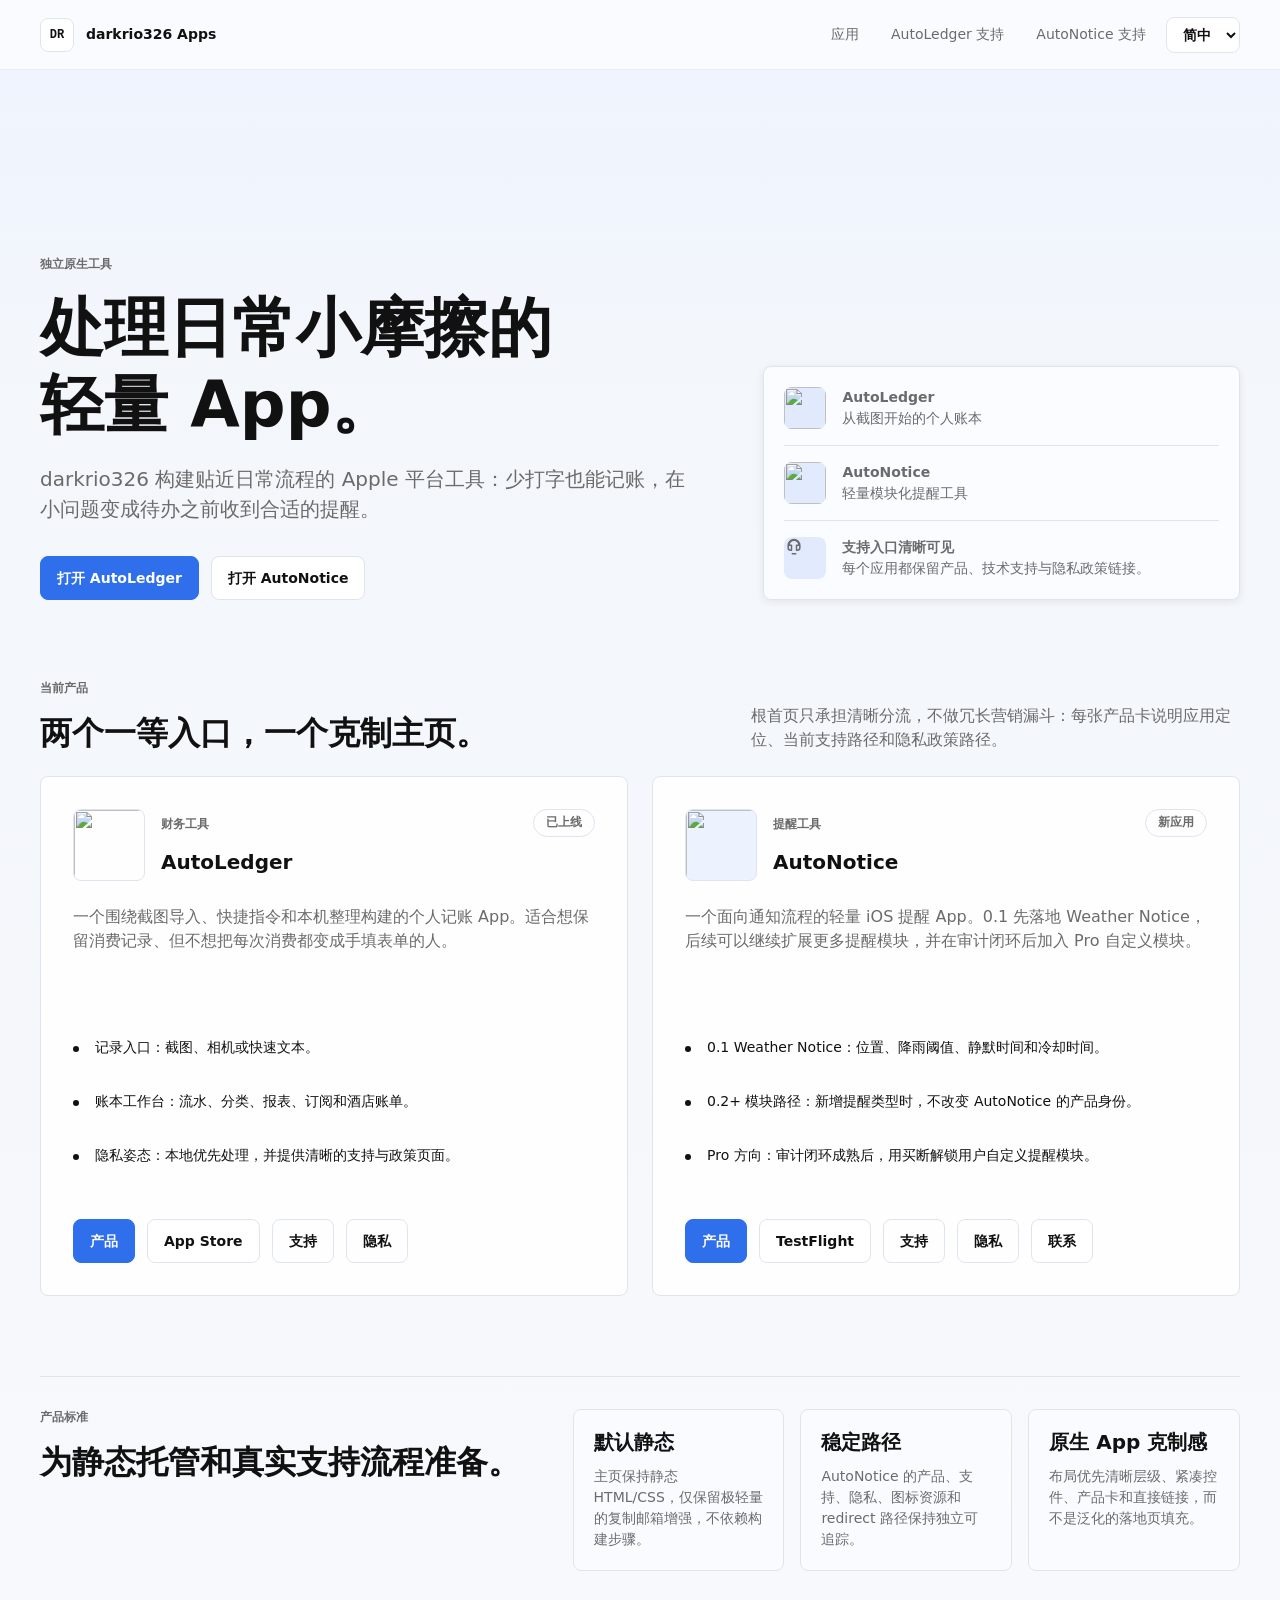
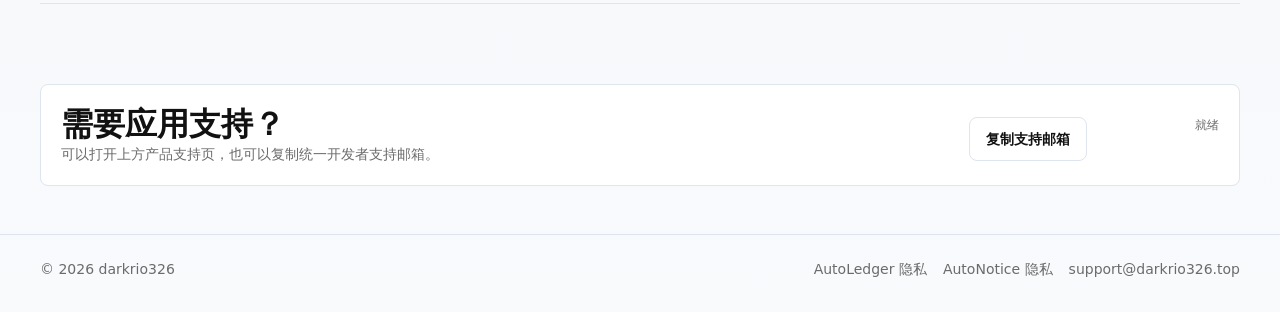
==== commit 6ceeda0b: "Add AutoNotice webhook guide" ====
--- a/public/index.html
+++ b/public/index.html
@@ -835,6 +835,7 @@
 
           <div class="app-actions" data-od-id="autonotice-actions">
             <a class="button button-primary" href="/autonotice/" data-i18n="action.product" data-od-id="autonotice-product-link">产品</a>
+            <a class="button" href="https://testflight.apple.com/join/bvvmBE3t" target="_blank" rel="noopener noreferrer" data-i18n="action.testFlight" data-od-id="autonotice-testflight-link">TestFlight</a>
             <a class="button button-quiet" href="/autonotice/support/" data-i18n="action.support" data-od-id="autonotice-support-link">支持</a>
             <a class="button button-quiet" href="/autonotice/privacy/" data-i18n="action.privacy" data-od-id="autonotice-privacy-link">隐私</a>
             <a class="button" href="mailto:support@darkrio326.top" data-i18n="action.contact" data-od-id="autonotice-contact-link">联系</a>
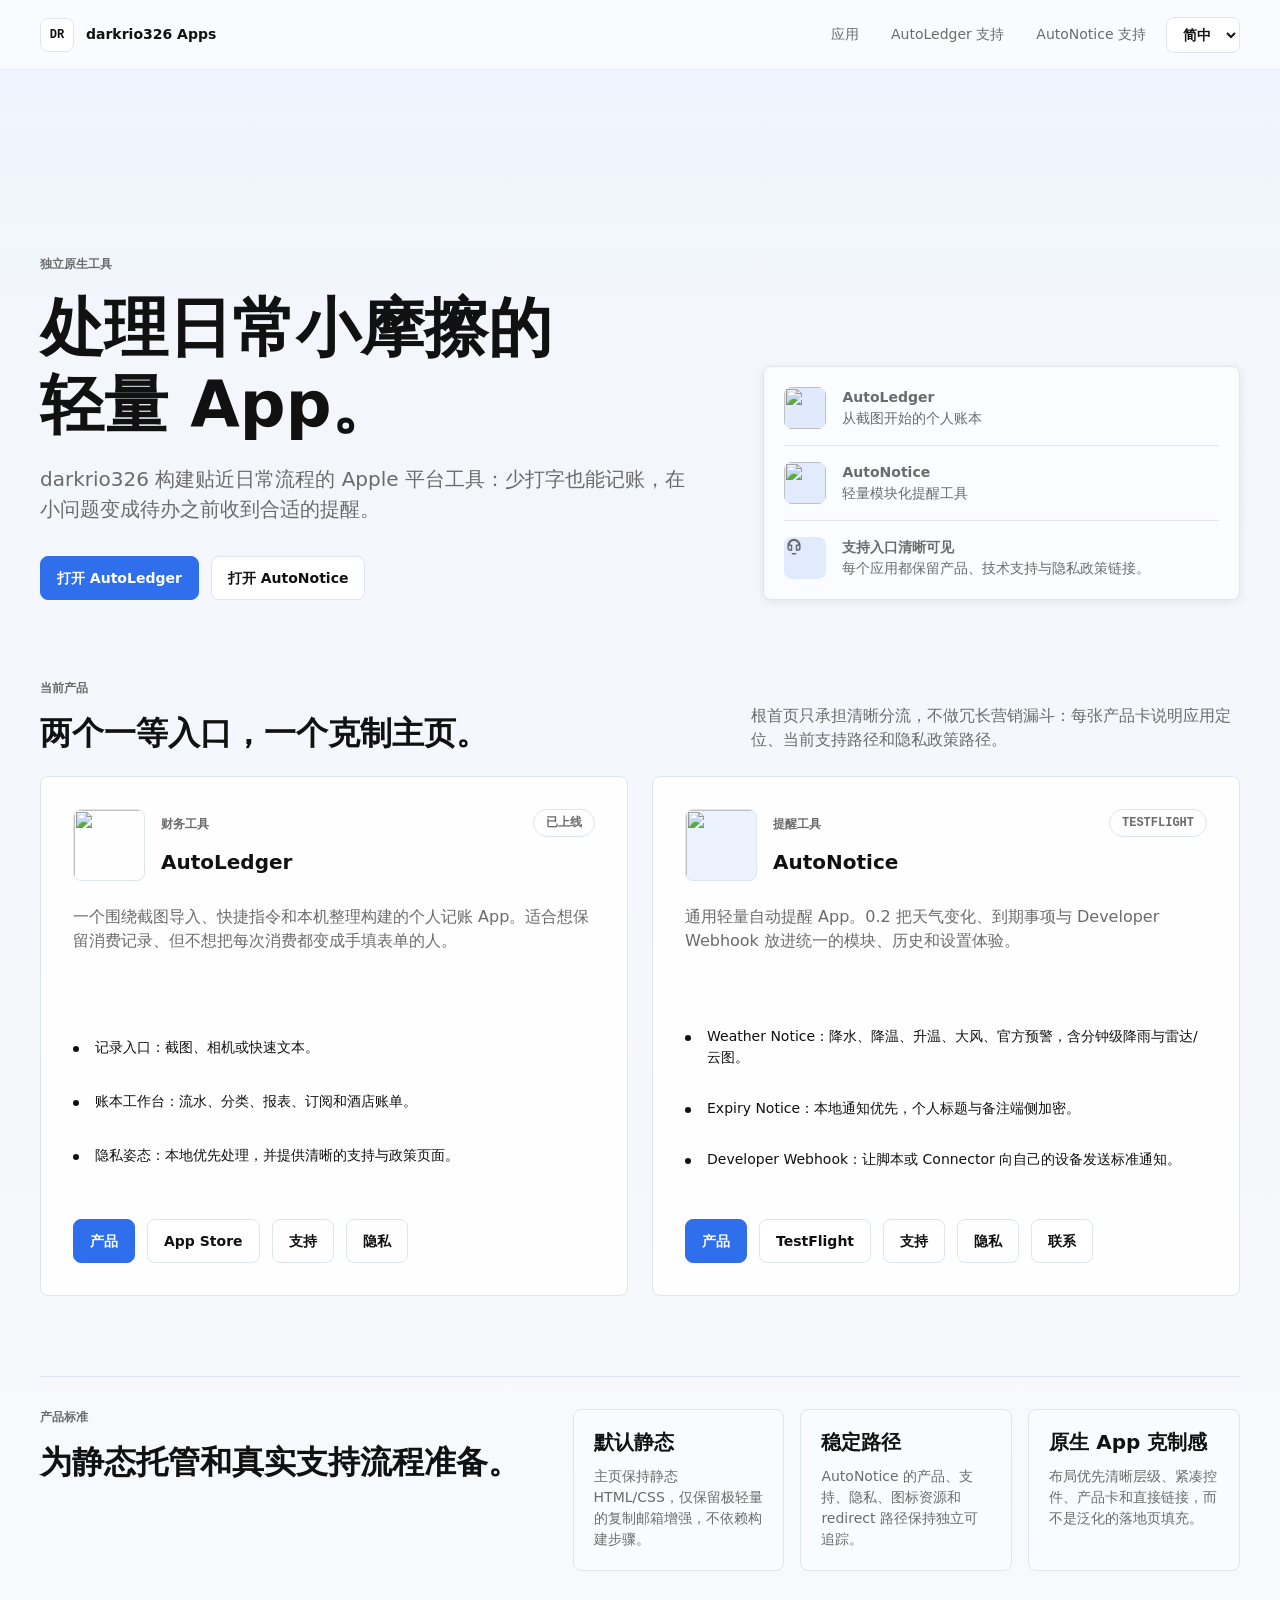
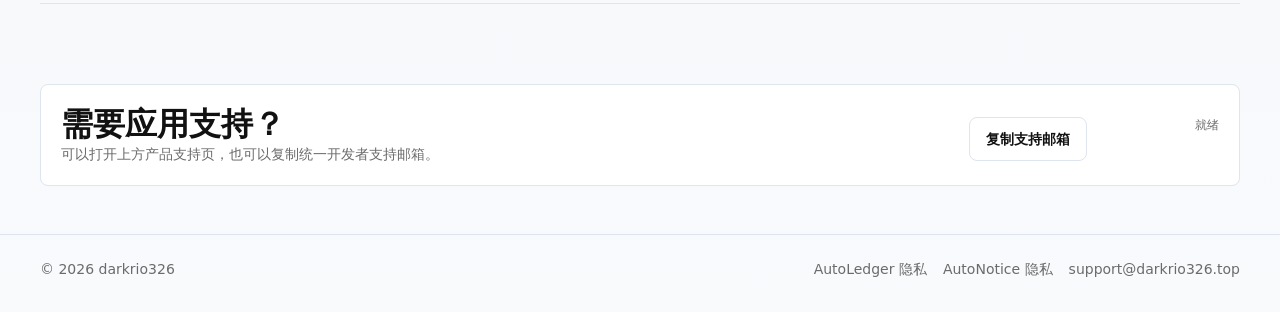
==== commit 62da5bd7: "feat: update AutoNotice 0.2 website" ====
--- a/public/index.html
+++ b/public/index.html
@@ -819,17 +819,17 @@
                 <h3 data-od-id="autonotice-title">AutoNotice</h3>
               </div>
             </div>
-            <span class="tag" data-i18n="home.autonoticeStatus" data-od-id="autonotice-status">新应用</span>
+            <span class="tag" data-i18n="home.autonoticeStatus" data-od-id="autonotice-status">TestFlight</span>
           </div>
 
           <div class="app-copy" data-od-id="autonotice-copy">
             <p data-i18n="home.autonoticeDesc" data-od-id="autonotice-description">
-              一个面向通知流程的轻量 iOS 提醒 App。0.1 先落地 Weather Notice，后续可以继续扩展更多提醒模块，并在审计闭环后加入 Pro 自定义模块。
+              通用轻量自动提醒 App。0.2 把天气变化、到期事项与 Developer Webhook 放进统一的模块、历史和设置体验。
             </p>
             <ul class="module-list" data-od-id="autonotice-modules">
-              <li data-i18n="home.autonoticePoint1">0.1 Weather Notice：位置、降雨阈值、静默时间和冷却时间。</li>
-              <li data-i18n="home.autonoticePoint2">0.2+ 模块路径：新增提醒类型时，不改变 AutoNotice 的产品身份。</li>
-              <li data-i18n="home.autonoticePoint3">Pro 方向：审计闭环成熟后，用买断解锁用户自定义提醒模块。</li>
+              <li data-i18n="home.autonoticePoint1">Weather Notice：降水、降温、升温、大风、官方预警，含分钟级降雨与雷达/云图。</li>
+              <li data-i18n="home.autonoticePoint2">Expiry Notice：本地通知优先，个人标题与备注端侧加密。</li>
+              <li data-i18n="home.autonoticePoint3">Developer Webhook：让脚本或 Connector 向自己的设备发送标准通知。</li>
             </ul>
           </div>
 
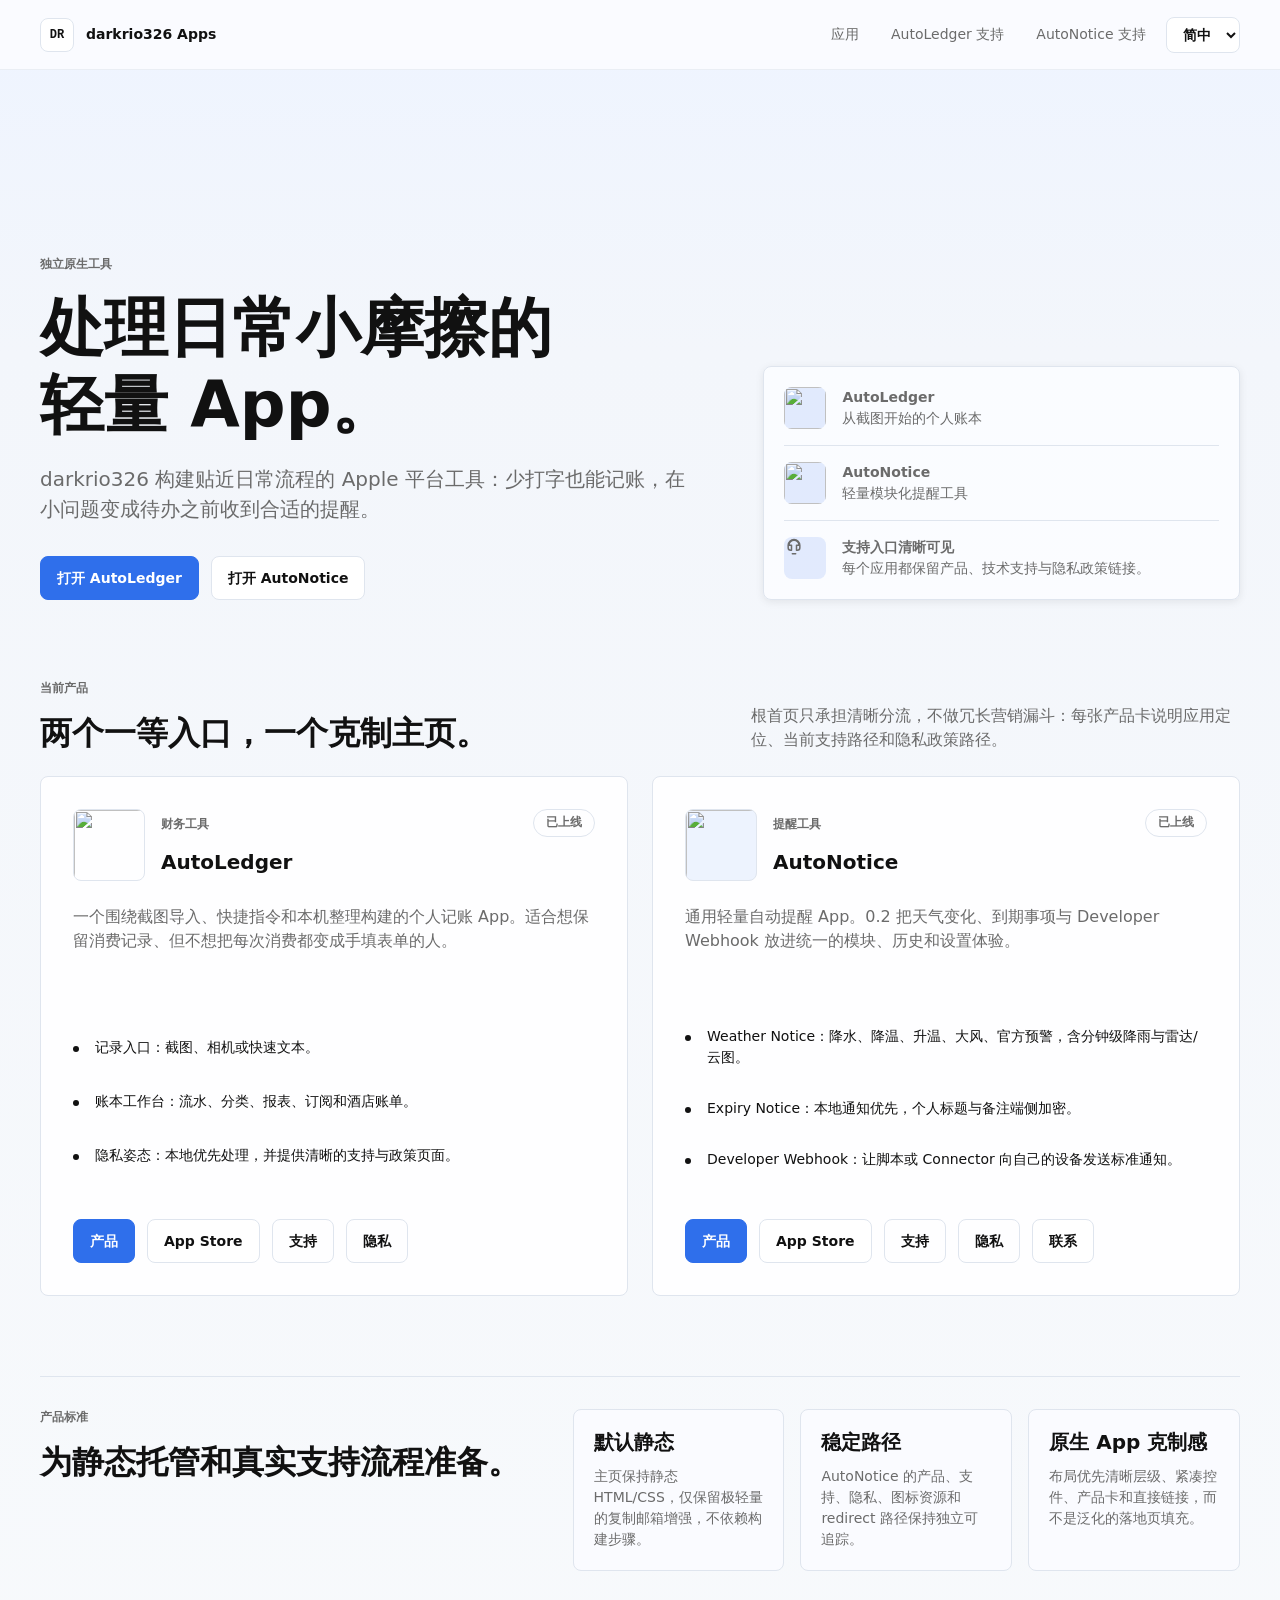
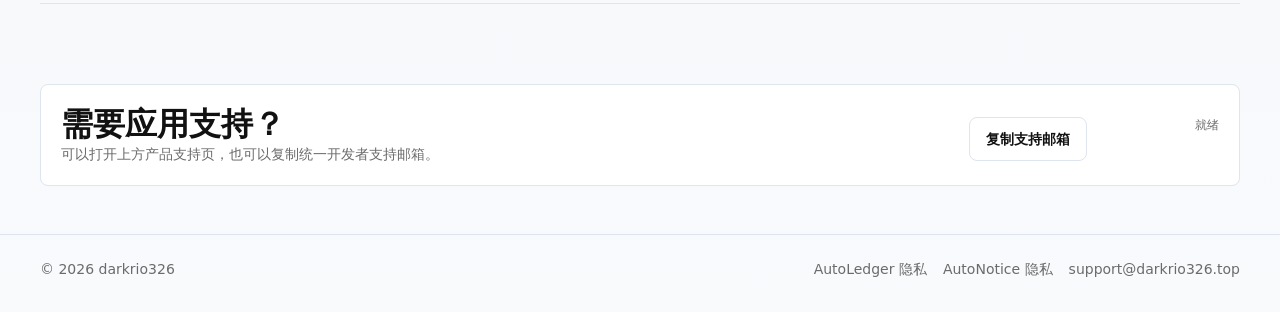
==== commit 59c46796: "feat: publish AutoNotice 0.2 App Store release" ====
--- a/public/index.html
+++ b/public/index.html
@@ -819,7 +819,7 @@
                 <h3 data-od-id="autonotice-title">AutoNotice</h3>
               </div>
             </div>
-            <span class="tag" data-i18n="home.autonoticeStatus" data-od-id="autonotice-status">TestFlight</span>
+            <span class="tag" data-i18n="home.autonoticeStatus" data-od-id="autonotice-status">已上线</span>
           </div>
 
           <div class="app-copy" data-od-id="autonotice-copy">
@@ -835,7 +835,7 @@
 
           <div class="app-actions" data-od-id="autonotice-actions">
             <a class="button button-primary" href="/autonotice/" data-i18n="action.product" data-od-id="autonotice-product-link">产品</a>
-            <a class="button" href="https://testflight.apple.com/join/bvvmBE3t" target="_blank" rel="noopener noreferrer" data-i18n="action.testFlight" data-od-id="autonotice-testflight-link">TestFlight</a>
+            <a class="button" href="https://apps.apple.com/app/autonotice-%E8%87%AA%E5%8A%A8%E6%8F%90%E9%86%92/id6777452429" target="_blank" rel="noopener noreferrer" data-i18n="action.appStore" data-od-id="autonotice-app-store-link">App Store</a>
             <a class="button button-quiet" href="/autonotice/support/" data-i18n="action.support" data-od-id="autonotice-support-link">支持</a>
             <a class="button button-quiet" href="/autonotice/privacy/" data-i18n="action.privacy" data-od-id="autonotice-privacy-link">隐私</a>
             <a class="button" href="mailto:support@darkrio326.top" data-i18n="action.contact" data-od-id="autonotice-contact-link">联系</a>
@@ -923,6 +923,6 @@
       });
     })();
   </script>
-  <script src="/i18n.js"></script>
+  <script src="/i18n.js?v=20260720"></script>
 </body>
 </html>
